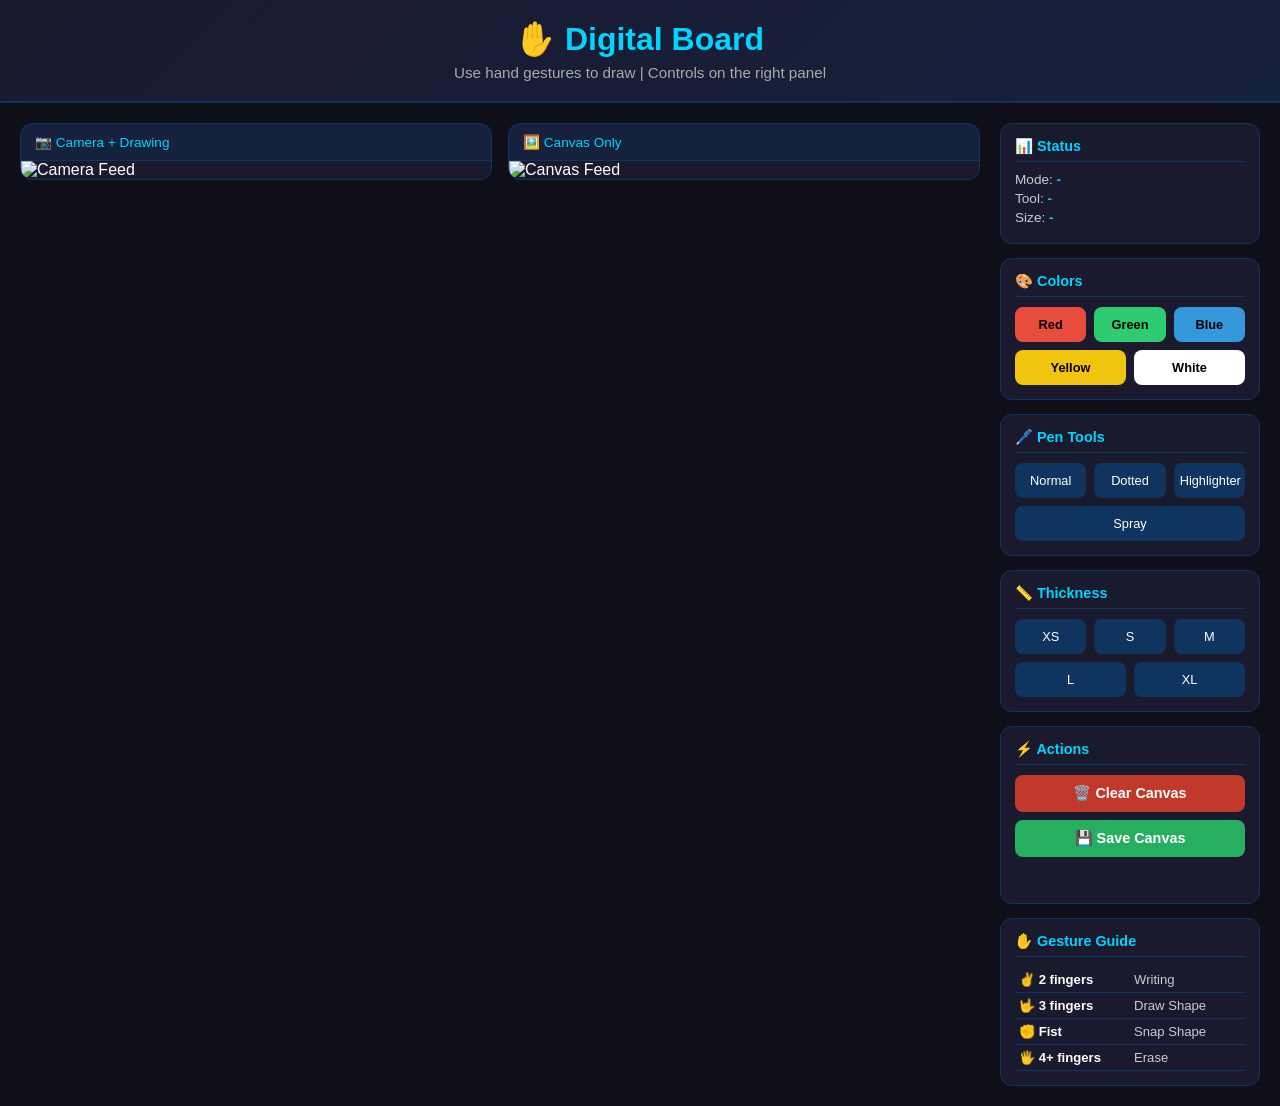
==== templates/index.html @ 25c78108 "first commit - digital board project" ====
<!DOCTYPE html>
<html lang="en">
<head>
  <meta charset="UTF-8" />
  <meta name="viewport" content="width=device-width, initial-scale=1.0"/>
  <title>Digital Board</title>
  <link rel="stylesheet" href="/static/style.css" />
</head>
<body>

  <div class="header">
    <h1>✋ Digital Board</h1>
    <p>Use hand gestures to draw | Controls on the right panel</p>
  </div>

  <div class="main">

    <!-- Left: Camera + Canvas side by side -->
    <div class="streams">
      <div class="stream-box">
        <p class="stream-label">📷 Camera + Drawing</p>
        <img src="/video_feed" alt="Camera Feed" />
      </div>
      <div class="stream-box">
        <p class="stream-label">🖼️ Canvas Only</p>
        <img src="/canvas_feed" alt="Canvas Feed" />
      </div>
    </div>

    <!-- Right: Control Panel -->
    <div class="panel">

      <!-- Status -->
      <div class="section">
        <h3>📊 Status</h3>
        <div id="status-box">
          <p>Mode: <span id="s-mode">-</span></p>
          <p>Tool: <span id="s-tool">-</span></p>
          <p>Size: <span id="s-size">-</span></p>
        </div>
      </div>

      <!-- Colors -->
      <div class="section">
        <h3>🎨 Colors</h3>
        <div class="btn-grid">
          <button class="color-btn" style="background:#e74c3c"
                  onclick="setColor('Red')">Red</button>
          <button class="color-btn" style="background:#2ecc71"
                  onclick="setColor('Green')">Green</button>
          <button class="color-btn" style="background:#3498db"
                  onclick="setColor('Blue')">Blue</button>
          <button class="color-btn" style="background:#f1c40f;color:#000"
                  onclick="setColor('Yellow')">Yellow</button>
          <button class="color-btn" style="background:#fff;color:#000"
                  onclick="setColor('White')">White</button>
        </div>
      </div>

      <!-- Pen Tools -->
      <div class="section">
        <h3>🖊️ Pen Tools</h3>
        <div class="btn-grid">
          <button class="tool-btn" onclick="setTool('Normal')">Normal</button>
          <button class="tool-btn" onclick="setTool('Dotted')">Dotted</button>
          <button class="tool-btn" onclick="setTool('Highlighter')">Highlighter</button>
          <button class="tool-btn" onclick="setTool('Spray')">Spray</button>
        </div>
      </div>

      <!-- Thickness -->
      <div class="section">
        <h3>📏 Thickness</h3>
        <div class="btn-grid">
          <button class="tool-btn" onclick="setThickness('XS')">XS</button>
          <button class="tool-btn" onclick="setThickness('S')">S</button>
          <button class="tool-btn" onclick="setThickness('M')">M</button>
          <button class="tool-btn" onclick="setThickness('L')">L</button>
          <button class="tool-btn" onclick="setThickness('XL')">XL</button>
        </div>
      </div>

      <!-- Actions -->
      <div class="section">
        <h3>⚡ Actions</h3>
        <button class="action-btn clear-btn" onclick="clearCanvas()">
          🗑️ Clear Canvas
        </button>
        <button class="action-btn save-btn" onclick="saveCanvas()">
          💾 Save Canvas
        </button>
        <div id="toast"></div>
      </div>

      <!-- Gesture Guide -->
      <div class="section guide">
        <h3>✋ Gesture Guide</h3>
        <table>
          <tr><td>✌️ 2 fingers</td><td>Writing</td></tr>
          <tr><td>🤟 3 fingers</td><td>Draw Shape</td></tr>
          <tr><td>✊ Fist</td><td>Snap Shape</td></tr>
          <tr><td>🖐️ 4+ fingers</td><td>Erase</td></tr>
        </table>
      </div>

    </div>
  </div>

  <script>
    // ── API Calls ────────────────────────────────────────────
    async function setColor(name) {
      await fetch('/set_color', {
        method: 'POST',
        headers: {'Content-Type': 'application/json'},
        body: JSON.stringify({color: name})
      });
      showToast('Color → ' + name);
    }

    async function setTool(tool) {
      await fetch('/set_tool', {
        method: 'POST',
        headers: {'Content-Type': 'application/json'},
        body: JSON.stringify({tool: tool})
      });
      showToast('Tool → ' + tool);
    }

    async function setThickness(size) {
      await fetch('/set_thickness', {
        method: 'POST',
        headers: {'Content-Type': 'application/json'},
        body: JSON.stringify({size: size})
      });
      showToast('Size → ' + size);
    }

    async function clearCanvas() {
      await fetch('/clear', {method: 'POST'});
      showToast('Canvas Cleared!');
    }

    async function saveCanvas() {
      await fetch('/save', {method: 'POST'});
      showToast('Canvas Saved as canvas_saved.png');
    }

    // ── Status Updater ───────────────────────────────────────
    async function updateStatus() {
      try {
        const res  = await fetch('/status');
        const data = await res.json();
        document.getElementById('s-mode').textContent = data.mode;
        document.getElementById('s-tool').textContent = data.tool;
        document.getElementById('s-size').textContent = data.thickness;
      } catch(e) {}
    }
    setInterval(updateStatus, 1000);

    // ── Toast Notification ───────────────────────────────────
    function showToast(msg) {
      const t = document.getElementById('toast');
      t.textContent = msg;
      t.style.opacity = '1';
      setTimeout(() => t.style.opacity = '0', 2000);
    }
  </script>

</body>
</html>
---- static/style.css ----
* { margin: 0; padding: 0; box-sizing: border-box; }

body {
  background: #0f0f1a;
  color: #fff;
  font-family: 'Segoe UI', sans-serif;
  min-height: 100vh;
}

.header {
  text-align: center;
  padding: 20px;
  background: linear-gradient(135deg, #1a1a2e, #16213e);
  border-bottom: 2px solid #0f3460;
}

.header h1 {
  font-size: 2rem;
  color: #00d4ff;
  margin-bottom: 6px;
}

.header p {
  color: #aaa;
  font-size: 0.95rem;
}

.main {
  display: flex;
  gap: 20px;
  padding: 20px;
  align-items: flex-start;
}

/* ── Streams ─────────────────────────────────── */
.streams {
  display: flex;
  gap: 16px;
  flex: 1;
  flex-wrap: wrap;
}

.stream-box {
  flex: 1;
  min-width: 300px;
  background: #1a1a2e;
  border-radius: 12px;
  overflow: hidden;
  border: 1px solid #0f3460;
}

.stream-label {
  padding: 10px 14px;
  font-size: 0.85rem;
  color: #00d4ff;
  background: #16213e;
  border-bottom: 1px solid #0f3460;
}

.stream-box img {
  width: 100%;
  display: block;
}

/* ── Control Panel ───────────────────────────── */
.panel {
  width: 260px;
  display: flex;
  flex-direction: column;
  gap: 14px;
  flex-shrink: 0;
}

.section {
  background: #1a1a2e;
  border-radius: 12px;
  padding: 14px;
  border: 1px solid #0f3460;
}

.section h3 {
  font-size: 0.9rem;
  color: #00d4ff;
  margin-bottom: 10px;
  border-bottom: 1px solid #0f3460;
  padding-bottom: 6px;
}

/* ── Buttons ─────────────────────────────────── */
.btn-grid {
  display: flex;
  flex-wrap: wrap;
  gap: 8px;
}

.color-btn {
  flex: 1;
  min-width: 60px;
  padding: 8px 4px;
  border: 2px solid transparent;
  border-radius: 8px;
  font-weight: bold;
  font-size: 0.8rem;
  cursor: pointer;
  transition: 0.2s;
}

.color-btn:hover {
  border-color: #fff;
  transform: scale(1.05);
}

.tool-btn {
  flex: 1;
  min-width: 60px;
  padding: 8px 4px;
  background: #0f3460;
  color: #fff;
  border: 2px solid transparent;
  border-radius: 8px;
  font-size: 0.8rem;
  cursor: pointer;
  transition: 0.2s;
}

.tool-btn:hover {
  background: #00d4ff;
  color: #000;
}

.action-btn {
  width: 100%;
  padding: 10px;
  border: none;
  border-radius: 8px;
  font-size: 0.9rem;
  font-weight: bold;
  cursor: pointer;
  margin-bottom: 8px;
  transition: 0.2s;
}

.clear-btn {
  background: #c0392b;
  color: #fff;
}

.clear-btn:hover { background: #e74c3c; }

.save-btn {
  background: #27ae60;
  color: #fff;
}

.save-btn:hover { background: #2ecc71; }

/* ── Status Box ──────────────────────────────── */
#status-box p {
  font-size: 0.85rem;
  color: #ccc;
  margin: 4px 0;
}

#status-box span {
  color: #00d4ff;
  font-weight: bold;
}

/* ── Toast ───────────────────────────────────── */
#toast {
  margin-top: 8px;
  padding: 8px;
  background: #00d4ff;
  color: #000;
  border-radius: 6px;
  font-size: 0.8rem;
  font-weight: bold;
  text-align: center;
  opacity: 0;
  transition: opacity 0.3s;
}

/* ── Gesture Guide ───────────────────────────── */
.guide table {
  width: 100%;
  border-collapse: collapse;
}

.guide td {
  padding: 5px 4px;
  font-size: 0.82rem;
  border-bottom: 1px solid #0f3460;
  color: #ccc;
}

.guide td:first-child {
  color: #fff;
  font-weight: bold;
  width: 50%;
}
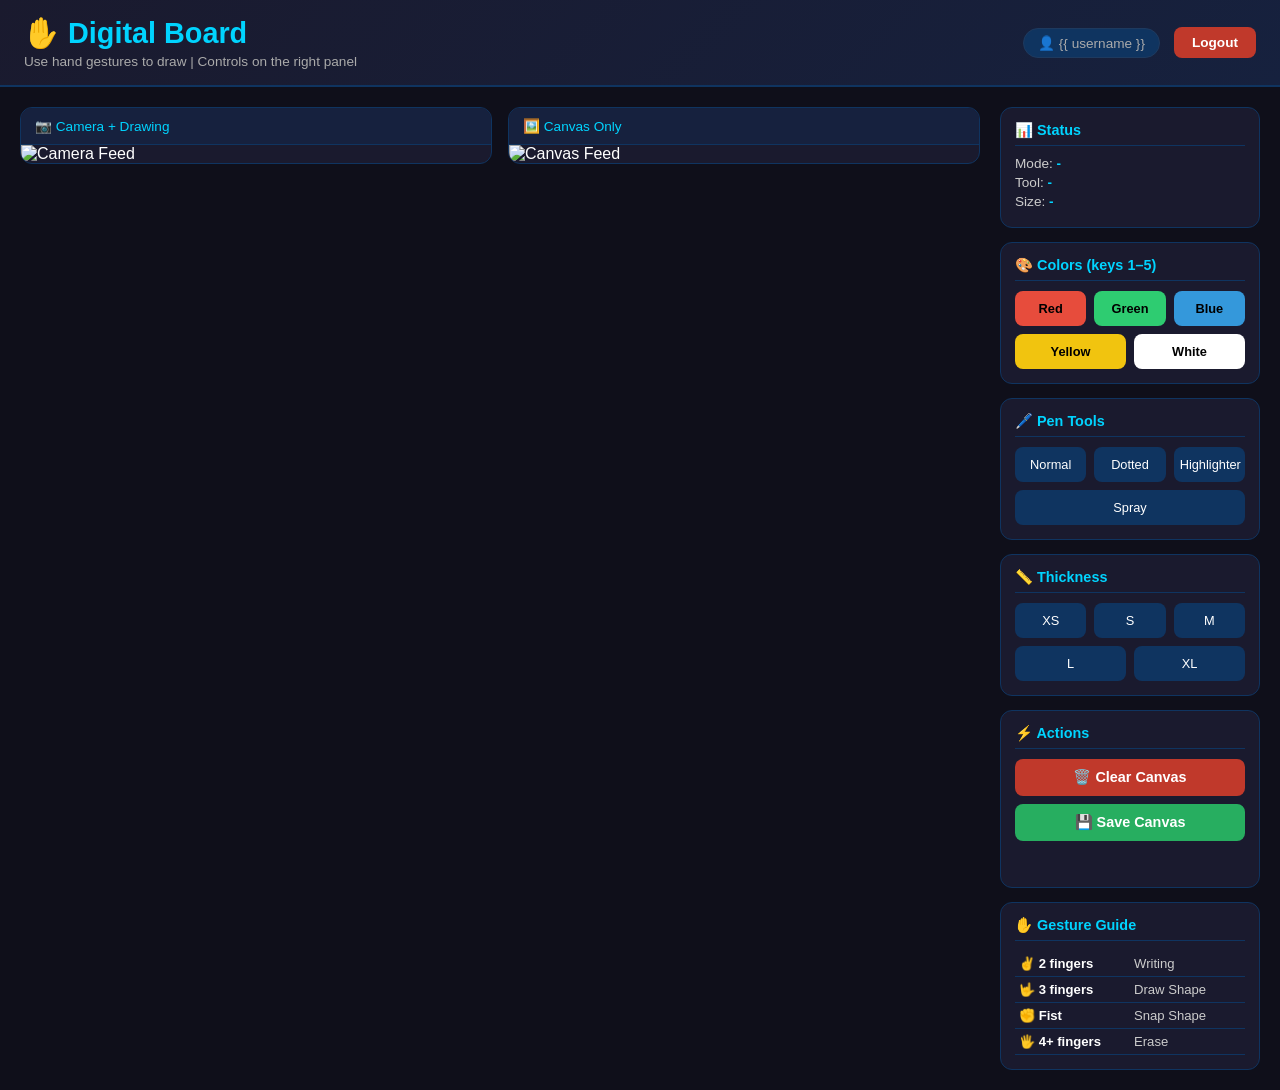
==== commit 9041d821: "Initial commit - Digital Board Project" ====
--- a/templates/index.html
+++ b/templates/index.html
@@ -1,33 +1,40 @@
 <!DOCTYPE html>
 <html lang="en">
 <head>
-  <meta charset="UTF-8" />
+  <meta charset="UTF-8"/>
   <meta name="viewport" content="width=device-width, initial-scale=1.0"/>
   <title>Digital Board</title>
-  <link rel="stylesheet" href="/static/style.css" />
+  <link rel="stylesheet" href="/static/style.css"/>
 </head>
 <body>
 
+  <!-- ── Header ───────────────────────────────── -->
   <div class="header">
-    <h1>✋ Digital Board</h1>
-    <p>Use hand gestures to draw | Controls on the right panel</p>
+    <div class="header-left">
+      <h1>✋ Digital Board</h1>
+      <p>Use hand gestures to draw | Controls on the right panel</p>
+    </div>
+    <div class="header-right">
+      <span class="welcome-text">👤 {{ username }}</span>
+      <a href="/logout" class="logout-btn">Logout</a>
+    </div>
   </div>
 
   <div class="main">
 
-    <!-- Left: Camera + Canvas side by side -->
+    <!-- ── Streams ──────────────────────────────── -->
     <div class="streams">
       <div class="stream-box">
         <p class="stream-label">📷 Camera + Drawing</p>
-        <img src="/video_feed" alt="Camera Feed" />
+        <img src="/video_feed" alt="Camera Feed"/>
       </div>
       <div class="stream-box">
         <p class="stream-label">🖼️ Canvas Only</p>
-        <img src="/canvas_feed" alt="Canvas Feed" />
+        <img src="/canvas_feed" alt="Canvas Feed"/>
       </div>
     </div>
 
-    <!-- Right: Control Panel -->
+    <!-- ── Control Panel ────────────────────────── -->
     <div class="panel">
 
       <!-- Status -->
@@ -42,7 +49,7 @@
 
       <!-- Colors -->
       <div class="section">
-        <h3>🎨 Colors</h3>
+        <h3>🎨 Colors  (keys 1–5)</h3>
         <div class="btn-grid">
           <button class="color-btn" style="background:#e74c3c"
                   onclick="setColor('Red')">Red</button>
@@ -107,7 +114,7 @@
   </div>
 
   <script>
-    // ── API Calls ────────────────────────────────────────────
+    // ── API Calls ──────────────────────────────────────────
     async function setColor(name) {
       await fetch('/set_color', {
         method: 'POST',
@@ -145,7 +152,7 @@
       showToast('Canvas Saved as canvas_saved.png');
     }
 
-    // ── Status Updater ───────────────────────────────────────
+    // ── Status Updater ─────────────────────────────────────
     async function updateStatus() {
       try {
         const res  = await fetch('/status');
@@ -157,7 +164,18 @@
     }
     setInterval(updateStatus, 1000);
 
-    // ── Toast Notification ───────────────────────────────────
+    // ── Keyboard Shortcuts (1-5 for colors) ───────────────
+    document.addEventListener('keydown', async (e) => {
+      const colorKeys = {
+        '1': 'Red', '2': 'Green', '3': 'Blue',
+        '4': 'Yellow', '5': 'White'
+      };
+      if (colorKeys[e.key]) {
+        await setColor(colorKeys[e.key]);
+      }
+    });
+
+    // ── Toast Notification ─────────────────────────────────
     function showToast(msg) {
       const t = document.getElementById('toast');
       t.textContent = msg;
--- a/static/style.css
+++ b/static/style.css
@@ -7,24 +7,60 @@
   min-height: 100vh;
 }
 
+/* ── Header ──────────────────────────────────── */
 .header {
-  text-align: center;
-  padding: 20px;
+  display: flex;
+  align-items: center;
+  justify-content: space-between;
+  padding: 16px 24px;
   background: linear-gradient(135deg, #1a1a2e, #16213e);
   border-bottom: 2px solid #0f3460;
 }
 
-.header h1 {
-  font-size: 2rem;
-  color: #00d4ff;
-  margin-bottom: 6px;
-}
-
-.header p {
+.header-left h1 {
+  font-size: 1.8rem;
+  color: #00d4ff;
+  margin-bottom: 4px;
+}
+
+.header-left p {
   color: #aaa;
-  font-size: 0.95rem;
-}
-
+  font-size: 0.85rem;
+  margin-top: 3px;
+}
+
+.header-right {
+  display: flex;
+  align-items: center;
+  gap: 14px;
+}
+
+.welcome-text {
+  font-size: 0.85rem;
+  color: #aaa;
+  background: #0f3460;
+  padding: 6px 14px;
+  border-radius: 20px;
+  border: 1px solid #1e3a5f;
+}
+
+/* ── Logout Button ───────────────────────────── */
+.logout-btn {
+  background: #c0392b;
+  color: #fff;
+  padding: 8px 18px;
+  border-radius: 8px;
+  text-decoration: none;
+  font-size: 0.85rem;
+  font-weight: bold;
+  transition: 0.2s;
+}
+
+.logout-btn:hover {
+  background: #e74c3c;
+}
+
+/* ── Main Layout ─────────────────────────────── */
 .main {
   display: flex;
   gap: 20px;
